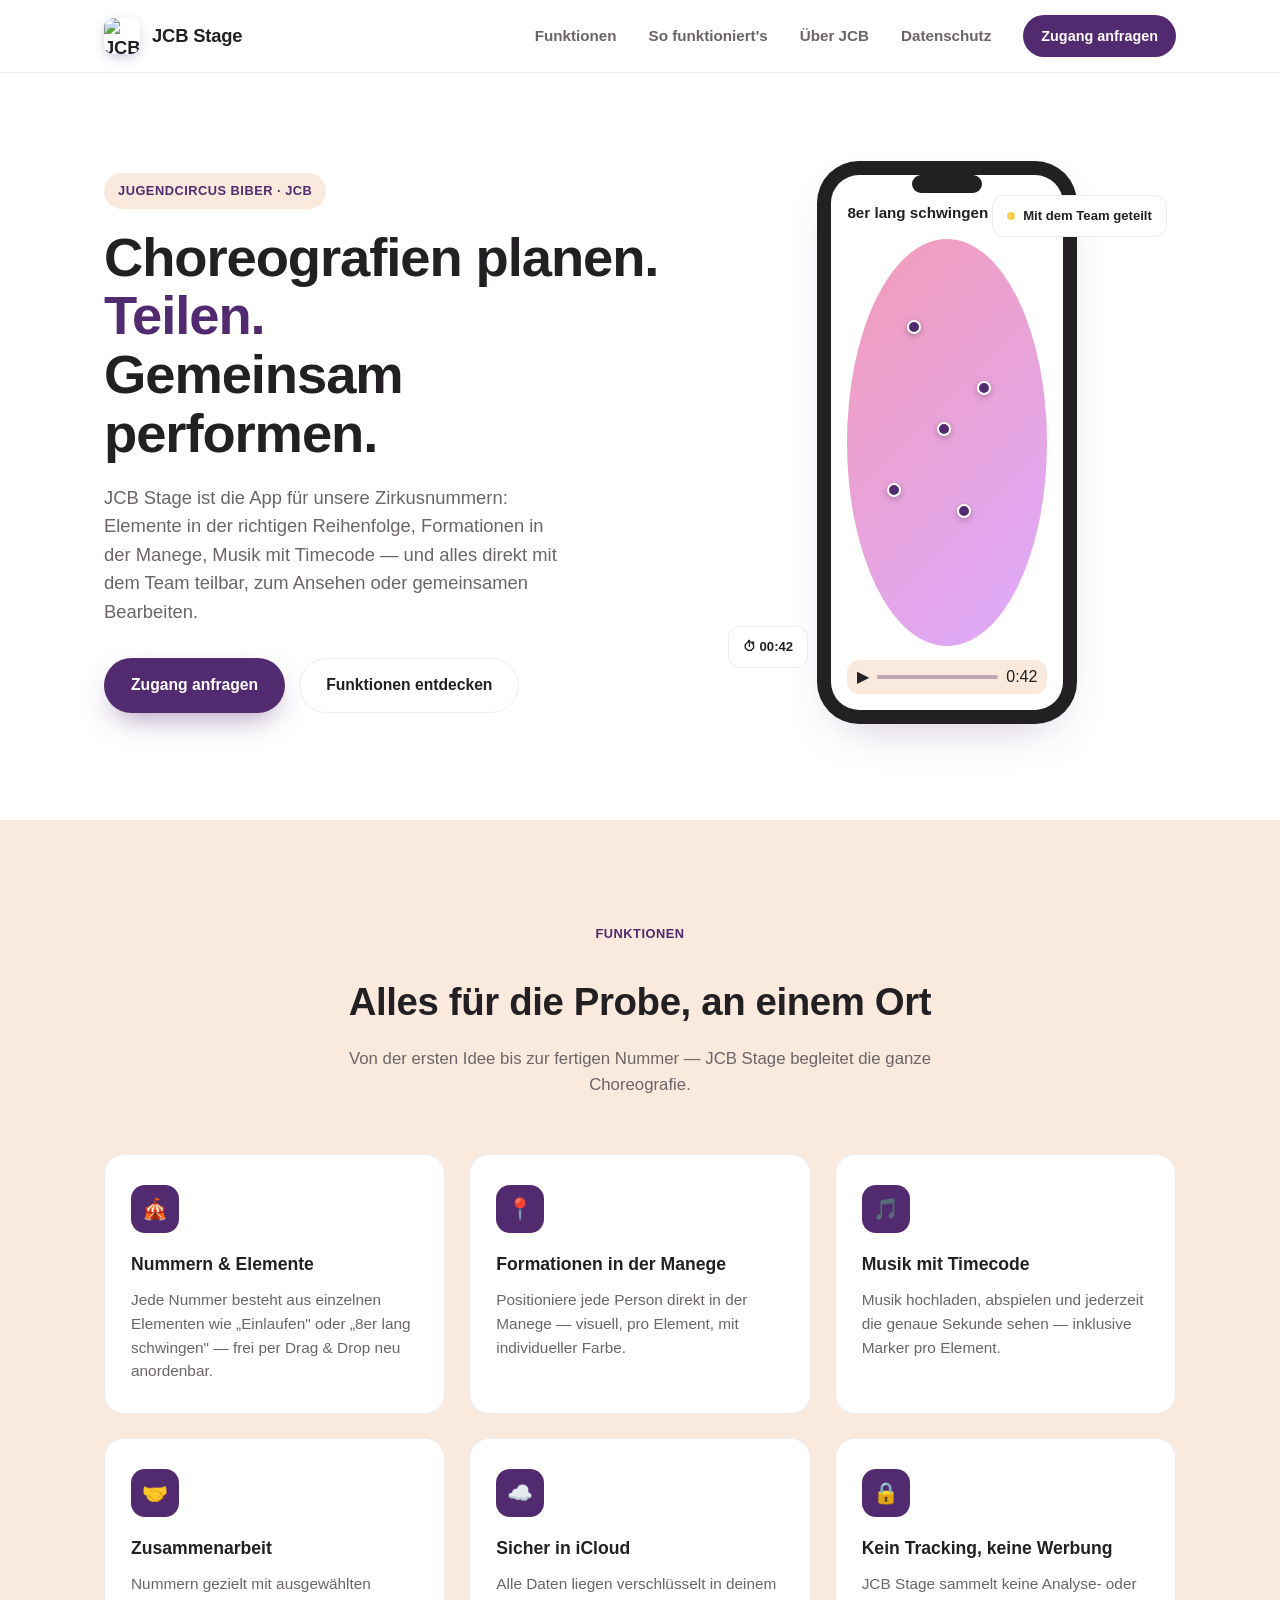
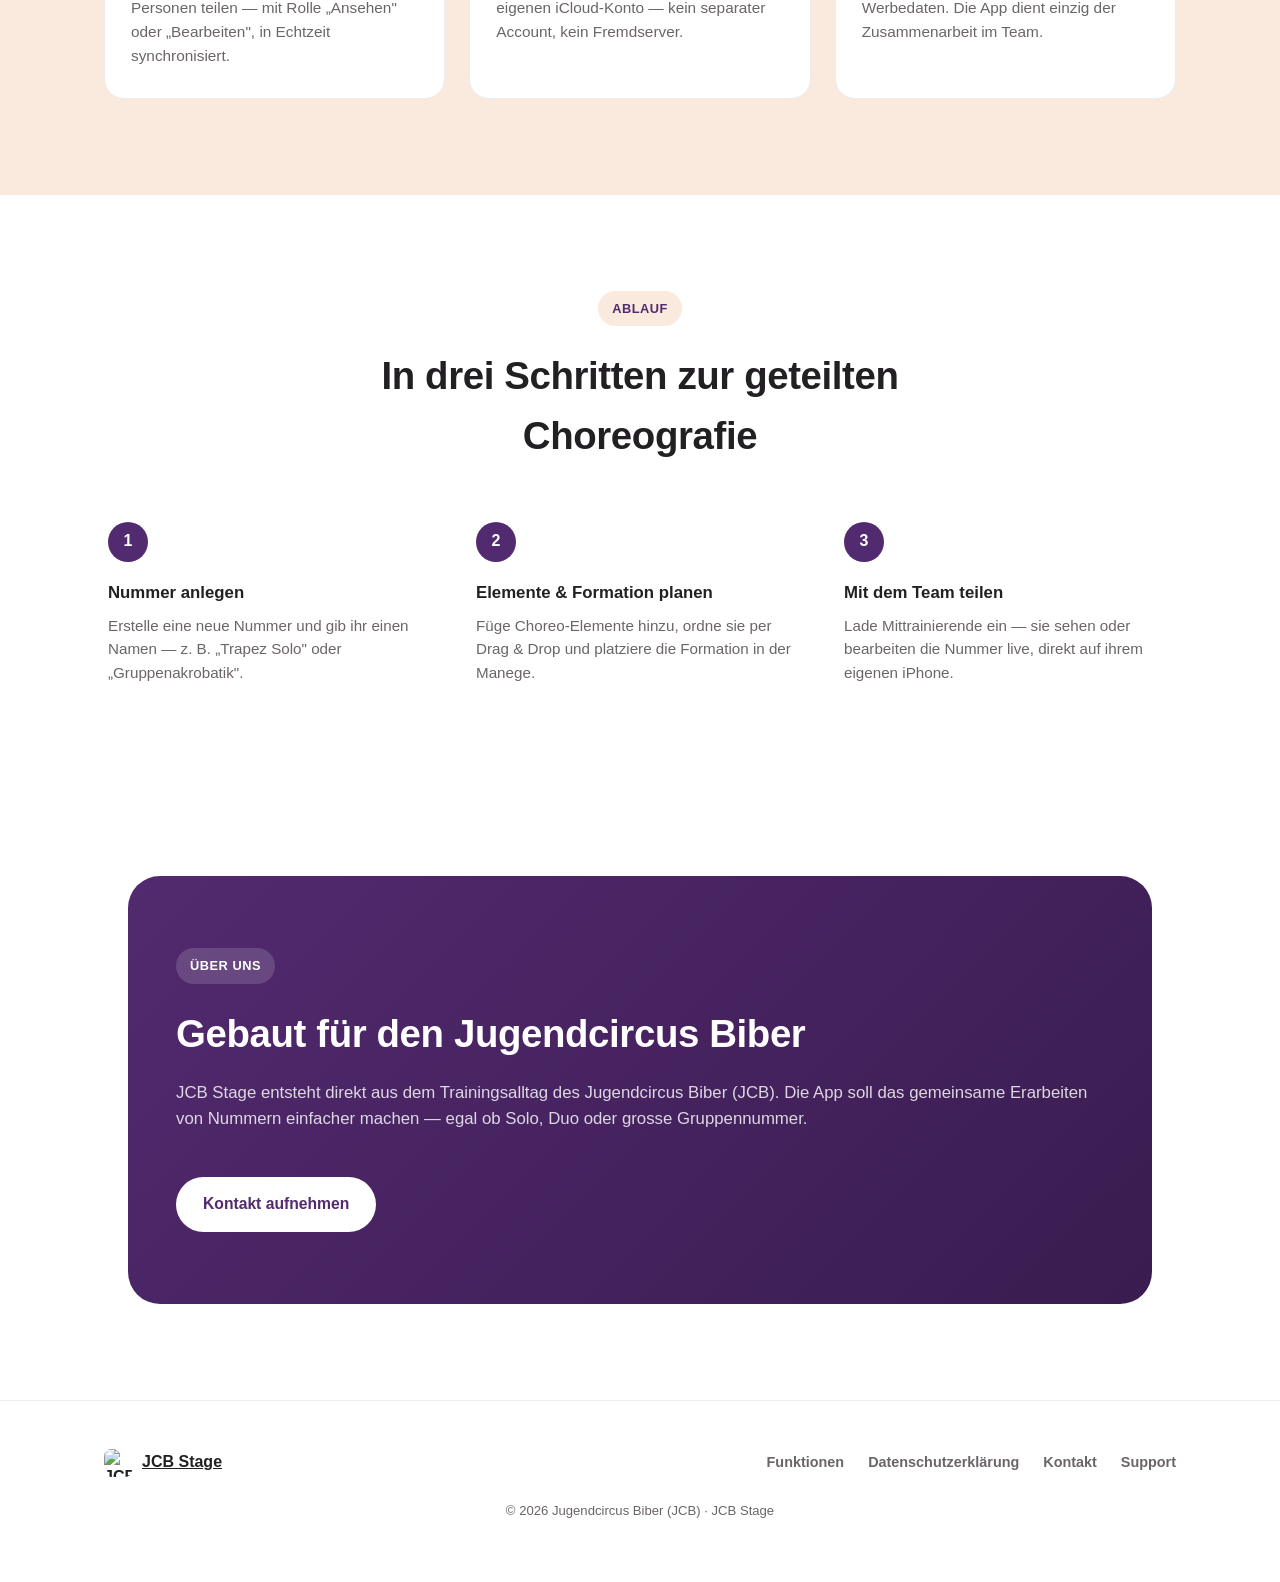
==== index.html @ 39d81ed4 "Add files via upload" ====
<!DOCTYPE html>
<html lang="de">
<head>
<meta charset="UTF-8">
<meta name="viewport" content="width=device-width, initial-scale=1.0">
<title>JCB Stage — Choreografie-App für den Jugendcircus Biber</title>
<meta name="description" content="JCB Stage ist die Choreografie-App des Jugendcircus Biber: Nummern planen, Formationen visualisieren, Musik synchronisieren und gemeinsam mit dem Team bearbeiten — direkt auf dem iPhone.">

<link rel="icon" type="image/svg+xml" href="assets/favicon.svg">
<link rel="icon" type="image/png" sizes="32x32" href="assets/favicon-32.png">
<link rel="icon" type="image/png" sizes="16x16" href="assets/favicon-16.png">
<link rel="apple-touch-icon" sizes="180x180" href="assets/apple-touch-icon.png">
<link rel="icon" type="image/png" sizes="192x192" href="assets/favicon-192.png">
<meta name="theme-color" content="#522A6F">

<meta property="og:title" content="JCB Stage — Choreografie-App für den Jugendcircus Biber">
<meta property="og:description" content="Nummern planen, Formationen visualisieren, Musik synchronisieren und gemeinsam bearbeiten.">
<meta property="og:image" content="https://jcb-stage.com/assets/icon-512.png">
<meta property="og:type" content="website">
<meta property="og:url" content="https://jcb-stage.com/">

<link rel="stylesheet" href="style.css">
</head>
<body>

<header class="site-header">
  <div class="container">
    <a href="/" class="brand">
      <img src="assets/icon-header.png" alt="JCB Stage App-Icon">
      JCB Stage
    </a>

    <button class="nav-toggle" id="navToggle" aria-label="Menü öffnen" aria-expanded="false">
      <span></span>
    </button>

    <ul class="nav-links" id="navLinks">
      <li><a href="#features">Funktionen</a></li>
      <li><a href="#ablauf">So funktioniert's</a></li>
      <li><a href="#ueber">Über JCB</a></li>
      <li><a href="datenschutz.html">Datenschutz</a></li>
      <li><a class="nav-cta" href="mailto:app@jcb-stage.com">Zugang anfragen</a></li>
    </ul>
  </div>
</header>

<main>
  <!-- ================= HERO ================= -->
  <section class="hero">
    <div class="container">
      <div class="hero-copy">
        <span class="eyebrow">Jugendcircus Biber · JCB</span>
        <h1>Choreografien planen. <span class="accent-word">Teilen.</span><br>Gemeinsam performen.</h1>
        <p class="lead">
          JCB Stage ist die App für unsere Zirkusnummern: Elemente in der richtigen Reihenfolge,
          Formationen in der Manege, Musik mit Timecode — und alles direkt mit dem Team teilbar,
          zum Ansehen oder gemeinsamen Bearbeiten.
        </p>
        <div class="button-row">
          <a class="btn btn-primary" href="mailto:app@jcb-stage.com">Zugang anfragen</a>
          <a class="btn btn-secondary" href="#features">Funktionen entdecken</a>
        </div>
      </div>

      <div class="hero-visual">
        <div class="float-badge badge-share">
          <span class="dot-icon"></span> Mit dem Team geteilt
        </div>
        <div class="float-badge badge-time">
          ⏱ 00:42
        </div>
        <div class="phone">
          <div class="phone-screen">
            <div class="phone-title">8er lang schwingen</div>
            <div class="manege">
              <div class="dot" style="top: 20%; left: 30%;"></div>
              <div class="dot" style="top: 35%; left: 65%;"></div>
              <div class="dot" style="top: 60%; left: 20%;"></div>
              <div class="dot" style="top: 65%; left: 55%;"></div>
              <div class="dot" style="top: 45%; left: 45%;"></div>
            </div>
            <div class="phone-track">
              <span>▶︎</span>
              <span class="bar"></span>
              <span>0:42</span>
            </div>
          </div>
        </div>
      </div>
    </div>
  </section>

  <!-- ================= FEATURES ================= -->
  <section class="features" id="features">
    <div class="container">
      <div class="section-head">
        <span class="eyebrow">Funktionen</span>
        <h2>Alles für die Probe, an einem Ort</h2>
        <p>Von der ersten Idee bis zur fertigen Nummer — JCB Stage begleitet die ganze Choreografie.</p>
      </div>

      <div class="feature-grid">
        <div class="feature-card">
          <div class="feature-icon">🎪</div>
          <h3>Nummern &amp; Elemente</h3>
          <p>Jede Nummer besteht aus einzelnen Elementen wie „Einlaufen&quot; oder „8er lang schwingen&quot; — frei per Drag &amp; Drop neu anordenbar.</p>
        </div>
        <div class="feature-card">
          <div class="feature-icon">📍</div>
          <h3>Formationen in der Manege</h3>
          <p>Positioniere jede Person direkt in der Manege — visuell, pro Element, mit individueller Farbe.</p>
        </div>
        <div class="feature-card">
          <div class="feature-icon">🎵</div>
          <h3>Musik mit Timecode</h3>
          <p>Musik hochladen, abspielen und jederzeit die genaue Sekunde sehen — inklusive Marker pro Element.</p>
        </div>
        <div class="feature-card">
          <div class="feature-icon">🤝</div>
          <h3>Zusammenarbeit</h3>
          <p>Nummern gezielt mit ausgewählten Personen teilen — mit Rolle „Ansehen&quot; oder „Bearbeiten&quot;, in Echtzeit synchronisiert.</p>
        </div>
        <div class="feature-card">
          <div class="feature-icon">☁️</div>
          <h3>Sicher in iCloud</h3>
          <p>Alle Daten liegen verschlüsselt in deinem eigenen iCloud-Konto — kein separater Account, kein Fremdserver.</p>
        </div>
        <div class="feature-card">
          <div class="feature-icon">🔒</div>
          <h3>Kein Tracking, keine Werbung</h3>
          <p>JCB Stage sammelt keine Analyse- oder Werbedaten. Die App dient einzig der Zusammenarbeit im Team.</p>
        </div>
      </div>
    </div>
  </section>

  <!-- ================= HOW IT WORKS ================= -->
  <section id="ablauf">
    <div class="container">
      <div class="section-head">
        <span class="eyebrow">Ablauf</span>
        <h2>In drei Schritten zur geteilten Choreografie</h2>
      </div>

      <div class="steps">
        <div class="step">
          <span class="num">1</span>
          <h3>Nummer anlegen</h3>
          <p>Erstelle eine neue Nummer und gib ihr einen Namen — z. B. „Trapez Solo&quot; oder „Gruppenakrobatik&quot;.</p>
        </div>
        <div class="step">
          <span class="num">2</span>
          <h3>Elemente &amp; Formation planen</h3>
          <p>Füge Choreo-Elemente hinzu, ordne sie per Drag &amp; Drop und platziere die Formation in der Manege.</p>
        </div>
        <div class="step">
          <span class="num">3</span>
          <h3>Mit dem Team teilen</h3>
          <p>Lade Mittrainierende ein — sie sehen oder bearbeiten die Nummer live, direkt auf ihrem eigenen iPhone.</p>
        </div>
      </div>
    </div>
  </section>

  <!-- ================= ABOUT ================= -->
  <section id="ueber">
    <div class="container">
      <div class="about">
        <span class="eyebrow" style="background: rgba(255,255,255,0.15); color: #fff;">Über uns</span>
        <h2>Gebaut für den Jugendcircus Biber</h2>
        <p>
          JCB Stage entsteht direkt aus dem Trainingsalltag des Jugendcircus Biber (JCB).
          Die App soll das gemeinsame Erarbeiten von Nummern einfacher machen — egal ob Solo,
          Duo oder grosse Gruppennummer.
        </p>
        <a class="btn btn-primary" href="mailto:info@jcb-stage.com">Kontakt aufnehmen</a>
      </div>
    </div>
  </section>
</main>

<footer class="site-footer">
  <div class="container">
    <div class="footer-grid">
      <a href="/" class="footer-brand">
        <img src="assets/icon-header.png" alt="JCB Stage App-Icon">
        JCB Stage
      </a>
      <ul class="footer-links">
        <li><a href="#features">Funktionen</a></li>
        <li><a href="datenschutz.html">Datenschutzerklärung</a></li>
        <li><a href="mailto:info@jcb-stage.com">Kontakt</a></li>
        <li><a href="mailto:support@jcb-stage.com">Support</a></li>
      </ul>
    </div>
    <p class="footer-note">© <span id="year"></span> Jugendcircus Biber (JCB) · JCB Stage</p>
  </div>
</footer>

<script>
  document.getElementById('year').textContent = new Date().getFullYear();
  const navToggle = document.getElementById('navToggle');
  const navLinks = document.getElementById('navLinks');
  navToggle.addEventListener('click', () => {
    const open = navLinks.classList.toggle('open');
    navToggle.setAttribute('aria-expanded', open);
  });
  navLinks.querySelectorAll('a').forEach(a => a.addEventListener('click', () => {
    navLinks.classList.remove('open');
    navToggle.setAttribute('aria-expanded', 'false');
  }));
</script>

</body>
</html>
---- style.css ----
/* ==========================================================================
   JCB Stage — Website Stylesheet
   Brand palette taken 1:1 from the app (BrandColor.swift):
   Purple Seduction / Testosterose / Rosarian / Harmonious Rose / Solarized / Wet Charcoal
   ========================================================================== */

:root {
  --purple-seduction: #522A6F;
  --testosterose: #DDAAFF;
  --rosarian: #FAEADD;
  --harmonious-rose: #F29CB7;
  --solarized: #FBCF4F;
  --wet-charcoal: #222023;

  --bg: #FFFFFF;
  --bg-soft: var(--rosarian);
  --text: var(--wet-charcoal);
  --text-muted: #6b6469;
  --accent: var(--purple-seduction);
  --accent-contrast: #FFFFFF;
  --card-bg: #FFFFFF;
  --border: rgba(34, 32, 35, 0.08);
  --shadow: 0 20px 50px -25px rgba(82, 42, 111, 0.35);

  --radius-sm: 12px;
  --radius-md: 20px;
  --radius-lg: 32px;

  --font: -apple-system, BlinkMacSystemFont, "SF Pro Text", "Segoe UI", Roboto, Helvetica, Arial, sans-serif;

  --container: 1120px;
}

@media (prefers-color-scheme: dark) {
  :root {
    --bg: #17151A;
    --bg-soft: #201C26;
    --text: #F5F1F7;
    --text-muted: #B8AFC0;
    --accent: var(--testosterose);
    --accent-contrast: #2B1740;
    --card-bg: #211D28;
    --border: rgba(255, 255, 255, 0.08);
    --shadow: 0 20px 50px -25px rgba(0, 0, 0, 0.6);
  }
}

* { box-sizing: border-box; }

html {
  scroll-behavior: smooth;
}

body {
  margin: 0;
  font-family: var(--font);
  background: var(--bg);
  color: var(--text);
  -webkit-font-smoothing: antialiased;
  line-height: 1.55;
}

img { max-width: 100%; display: block; }

a { color: inherit; }

.container {
  width: 100%;
  max-width: var(--container);
  margin: 0 auto;
  padding: 0 24px;
}

/* ---------------- Header ---------------- */

.site-header {
  position: sticky;
  top: 0;
  z-index: 50;
  background: color-mix(in srgb, var(--bg) 88%, transparent);
  backdrop-filter: saturate(180%) blur(14px);
  -webkit-backdrop-filter: saturate(180%) blur(14px);
  border-bottom: 1px solid var(--border);
}

.site-header .container {
  display: flex;
  align-items: center;
  justify-content: space-between;
  height: 72px;
}

.brand {
  display: flex;
  align-items: center;
  gap: 12px;
  font-weight: 800;
  font-size: 1.15rem;
  letter-spacing: -0.01em;
  text-decoration: none;
  color: var(--text);
}

.brand img {
  width: 36px;
  height: 36px;
  border-radius: 9px;
  box-shadow: 0 4px 14px -4px rgba(82, 42, 111, 0.45);
}

.nav-links {
  display: flex;
  align-items: center;
  gap: 32px;
  list-style: none;
  margin: 0;
  padding: 0;
}

.nav-links a {
  text-decoration: none;
  color: var(--text-muted);
  font-weight: 600;
  font-size: 0.95rem;
  transition: color 0.2s ease;
}

.nav-links a:hover { color: var(--accent); }

.nav-cta {
  display: inline-flex;
  align-items: center;
  gap: 8px;
  background: var(--accent);
  color: var(--accent-contrast) !important;
  padding: 10px 18px;
  border-radius: 999px;
  font-weight: 700 !important;
  font-size: 0.9rem !important;
}

.nav-toggle {
  display: none;
  background: none;
  border: none;
  padding: 8px;
  cursor: pointer;
}

.nav-toggle span,
.nav-toggle span::before,
.nav-toggle span::after {
  content: "";
  display: block;
  width: 22px;
  height: 2px;
  background: var(--text);
  position: relative;
  transition: 0.2s;
}

.nav-toggle span::before { position: absolute; top: -7px; width: 22px; }
.nav-toggle span::after { position: absolute; top: 7px; width: 22px; }

/* ---------------- Hero ---------------- */

.hero {
  padding: 88px 0 96px;
  overflow: hidden;
}

.hero .container {
  display: grid;
  grid-template-columns: 1.1fr 0.9fr;
  gap: 56px;
  align-items: center;
}

.eyebrow {
  display: inline-flex;
  align-items: center;
  gap: 8px;
  background: var(--bg-soft);
  color: var(--accent);
  font-weight: 700;
  font-size: 0.8rem;
  letter-spacing: 0.04em;
  text-transform: uppercase;
  padding: 8px 14px;
  border-radius: 999px;
  margin-bottom: 20px;
}

h1 {
  font-size: clamp(2.2rem, 4.5vw, 3.4rem);
  line-height: 1.08;
  letter-spacing: -0.02em;
  margin: 0 0 20px;
  font-weight: 800;
}

h1 .accent-word {
  color: var(--accent);
}

.hero p.lead {
  font-size: 1.15rem;
  color: var(--text-muted);
  max-width: 46ch;
  margin: 0 0 32px;
}

.button-row {
  display: flex;
  flex-wrap: wrap;
  gap: 14px;
}

.btn {
  display: inline-flex;
  align-items: center;
  gap: 10px;
  padding: 14px 26px;
  border-radius: 999px;
  font-weight: 700;
  font-size: 0.98rem;
  text-decoration: none;
  transition: transform 0.15s ease, box-shadow 0.15s ease;
  border: 1px solid transparent;
}

.btn:hover { transform: translateY(-2px); }

.btn-primary {
  background: var(--accent);
  color: var(--accent-contrast);
  box-shadow: 0 12px 30px -10px rgba(82, 42, 111, 0.55);
}

.btn-secondary {
  background: transparent;
  color: var(--text);
  border-color: var(--border);
}

.btn-secondary:hover { border-color: var(--accent); color: var(--accent); }

/* ---- Hero visual: stylised phone with a "Manege" formation ---- */

.hero-visual {
  position: relative;
  display: flex;
  justify-content: center;
}

.phone {
  width: 260px;
  aspect-ratio: 9 / 19.5;
  background: var(--wet-charcoal);
  border-radius: 42px;
  padding: 14px;
  box-shadow: var(--shadow);
  position: relative;
}

.phone::before {
  content: "";
  position: absolute;
  top: 14px;
  left: 50%;
  transform: translateX(-50%);
  width: 70px;
  height: 18px;
  background: var(--wet-charcoal);
  border-radius: 12px;
  z-index: 2;
}

.phone-screen {
  width: 100%;
  height: 100%;
  background: var(--bg);
  border-radius: 28px;
  overflow: hidden;
  display: flex;
  flex-direction: column;
  padding: 26px 16px 16px;
}

.phone-title {
  font-weight: 800;
  font-size: 0.95rem;
  margin-bottom: 14px;
}

.manege {
  flex: 1;
  border-radius: 50%;
  background: linear-gradient(135deg, var(--harmonious-rose), var(--testosterose));
  position: relative;
  margin-bottom: 14px;
}

.dot {
  position: absolute;
  width: 14px;
  height: 14px;
  border-radius: 50%;
  background: var(--purple-seduction);
  border: 2px solid #fff;
  box-shadow: 0 2px 6px rgba(0,0,0,0.25);
}

.phone-track {
  height: 34px;
  border-radius: 12px;
  background: var(--bg-soft);
  display: flex;
  align-items: center;
  gap: 8px;
  padding: 0 10px;
}

.phone-track .bar {
  flex: 1;
  height: 4px;
  border-radius: 2px;
  background: var(--accent);
  opacity: 0.35;
}

.phone-track .bar::after {
  content: "";
  display: block;
  width: 45%;
  height: 100%;
  background: var(--accent);
  border-radius: 2px;
}

.float-badge {
  position: absolute;
  z-index: 5;
  background: var(--card-bg);
  border: 1px solid var(--border);
  box-shadow: var(--shadow);
  border-radius: var(--radius-sm);
  padding: 10px 14px;
  font-size: 0.82rem;
  font-weight: 700;
  white-space: nowrap;
  display: flex;
  align-items: center;
  gap: 8px;
}

.float-badge .dot-icon {
  width: 8px;
  height: 8px;
  border-radius: 50%;
  background: var(--solarized);
  flex-shrink: 0;
}

.badge-share { top: 6%; right: 2%; }
.badge-time { bottom: 10%; left: 2%; }

/* ---------------- Sections ---------------- */

section { padding: 96px 0; }

.section-head {
  text-align: center;
  max-width: 640px;
  margin: 0 auto 56px;
}

.section-head .eyebrow { margin-left: auto; margin-right: auto; }

h2 {
  font-size: clamp(1.8rem, 3vw, 2.4rem);
  letter-spacing: -0.01em;
  margin: 0 0 14px;
  font-weight: 800;
}

.section-head p {
  color: var(--text-muted);
  font-size: 1.05rem;
  margin: 0;
}

.features {
  background: var(--bg-soft);
}

.feature-grid {
  display: grid;
  grid-template-columns: repeat(3, 1fr);
  gap: 24px;
}

.feature-card {
  background: var(--card-bg);
  border: 1px solid var(--border);
  border-radius: var(--radius-md);
  padding: 30px 26px;
}

.feature-icon {
  width: 48px;
  height: 48px;
  border-radius: 14px;
  background: var(--accent);
  color: var(--accent-contrast);
  display: flex;
  align-items: center;
  justify-content: center;
  font-size: 1.3rem;
  margin-bottom: 18px;
}

.feature-card h3 {
  margin: 0 0 10px;
  font-size: 1.1rem;
  font-weight: 800;
}

.feature-card p {
  margin: 0;
  color: var(--text-muted);
  font-size: 0.96rem;
}

/* ---- Steps ---- */

.steps {
  display: grid;
  grid-template-columns: repeat(3, 1fr);
  gap: 32px;
  counter-reset: step;
}

.step {
  position: relative;
  padding-left: 4px;
}

.step .num {
  display: inline-flex;
  align-items: center;
  justify-content: center;
  width: 40px;
  height: 40px;
  border-radius: 50%;
  background: var(--accent);
  color: var(--accent-contrast);
  font-weight: 800;
  margin-bottom: 18px;
}

.step h3 {
  font-size: 1.05rem;
  margin: 0 0 8px;
  font-weight: 800;
}

.step p {
  color: var(--text-muted);
  margin: 0;
  font-size: 0.95rem;
}

/* ---- About / for whom ---- */

.about {
  background: linear-gradient(135deg, var(--purple-seduction), #3a1c50);
  color: #fff;
  border-radius: var(--radius-lg);
  margin: 0 24px;
  padding: 72px 48px;
}

.about .container {
  max-width: 760px;
  padding: 0;
  margin: 0 auto;
  text-align: center;
}

.about h2 { color: #fff; }
.about p { color: rgba(255,255,255,0.82); font-size: 1.05rem; }

.about .btn-primary {
  background: #fff;
  color: var(--purple-seduction);
  margin-top: 28px;
  box-shadow: none;
}

/* ---------------- Footer ---------------- */

.site-footer {
  border-top: 1px solid var(--border);
  padding: 48px 0;
}

.footer-grid {
  display: flex;
  justify-content: space-between;
  align-items: center;
  flex-wrap: wrap;
  gap: 20px;
}

.footer-brand {
  display: flex;
  align-items: center;
  gap: 10px;
  font-weight: 800;
}

.footer-brand img { width: 28px; height: 28px; border-radius: 7px; }

.footer-links {
  display: flex;
  gap: 24px;
  list-style: none;
  margin: 0;
  padding: 0;
  flex-wrap: wrap;
}

.footer-links a {
  text-decoration: none;
  color: var(--text-muted);
  font-size: 0.9rem;
  font-weight: 600;
}

.footer-links a:hover { color: var(--accent); }

.footer-note {
  color: var(--text-muted);
  font-size: 0.82rem;
  margin-top: 24px;
  text-align: center;
}

/* ---------------- Legal / privacy page ---------------- */

.legal {
  padding: 64px 0 96px;
}

.legal .container {
  max-width: 760px;
}

.legal h1 {
  font-size: clamp(1.8rem, 4vw, 2.4rem);
}

.legal .updated {
  color: var(--text-muted);
  font-size: 0.9rem;
  margin-bottom: 40px;
}

.legal h2 {
  font-size: 1.25rem;
  margin-top: 44px;
  margin-bottom: 12px;
}

.legal h2 .num {
  color: var(--accent);
  margin-right: 8px;
}

.legal p, .legal li {
  color: var(--text-muted);
  font-size: 0.98rem;
}

.legal ul {
  padding-left: 20px;
}

.legal .callout {
  background: var(--bg-soft);
  border-left: 4px solid var(--accent);
  border-radius: 0 var(--radius-sm) var(--radius-sm) 0;
  padding: 18px 22px;
  margin: 24px 0;
}

.legal .callout p { color: var(--text); margin: 0; }

.legal a.mail {
  color: var(--accent);
  font-weight: 700;
  text-decoration: none;
}

.back-link {
  display: inline-flex;
  align-items: center;
  gap: 6px;
  margin-bottom: 32px;
  font-weight: 700;
  font-size: 0.9rem;
  text-decoration: none;
  color: var(--text-muted);
}

.back-link:hover { color: var(--accent); }

/* ---------------- Responsive ---------------- */

@media (max-width: 900px) {
  .hero .container {
    grid-template-columns: 1fr;
  }

  .hero-visual { order: -1; margin-bottom: 12px; }
  .phone { width: 220px; }

  .feature-grid { grid-template-columns: repeat(2, 1fr); }
  .steps { grid-template-columns: 1fr; gap: 40px; }

  .about { padding: 56px 32px; }
}

@media (max-width: 860px) {
  .nav-links {
    position: fixed;
    top: 72px;
    left: 0;
    right: 0;
    background: var(--bg);
    border-bottom: 1px solid var(--border);
    flex-direction: column;
    align-items: flex-start;
    gap: 0;
    padding: 8px 24px 20px;
    display: none;
  }

  .nav-links.open { display: flex; }

  .nav-links li { width: 100%; padding: 12px 0; border-bottom: 1px solid var(--border); }
  .nav-links li:last-child { border-bottom: none; padding-top: 16px; }
  .nav-cta { display: inline-flex; }

  .nav-toggle { display: block; }

  .hero { padding: 48px 0 64px; }
  section { padding: 64px 0; }

  .feature-grid { grid-template-columns: 1fr; }

  .about { margin: 0 16px; padding: 44px 24px; }

  .footer-grid { flex-direction: column; align-items: flex-start; }
}

@media (max-width: 480px) {
  .phone { width: 190px; }
  .badge-share, .badge-time { display: none; }
}
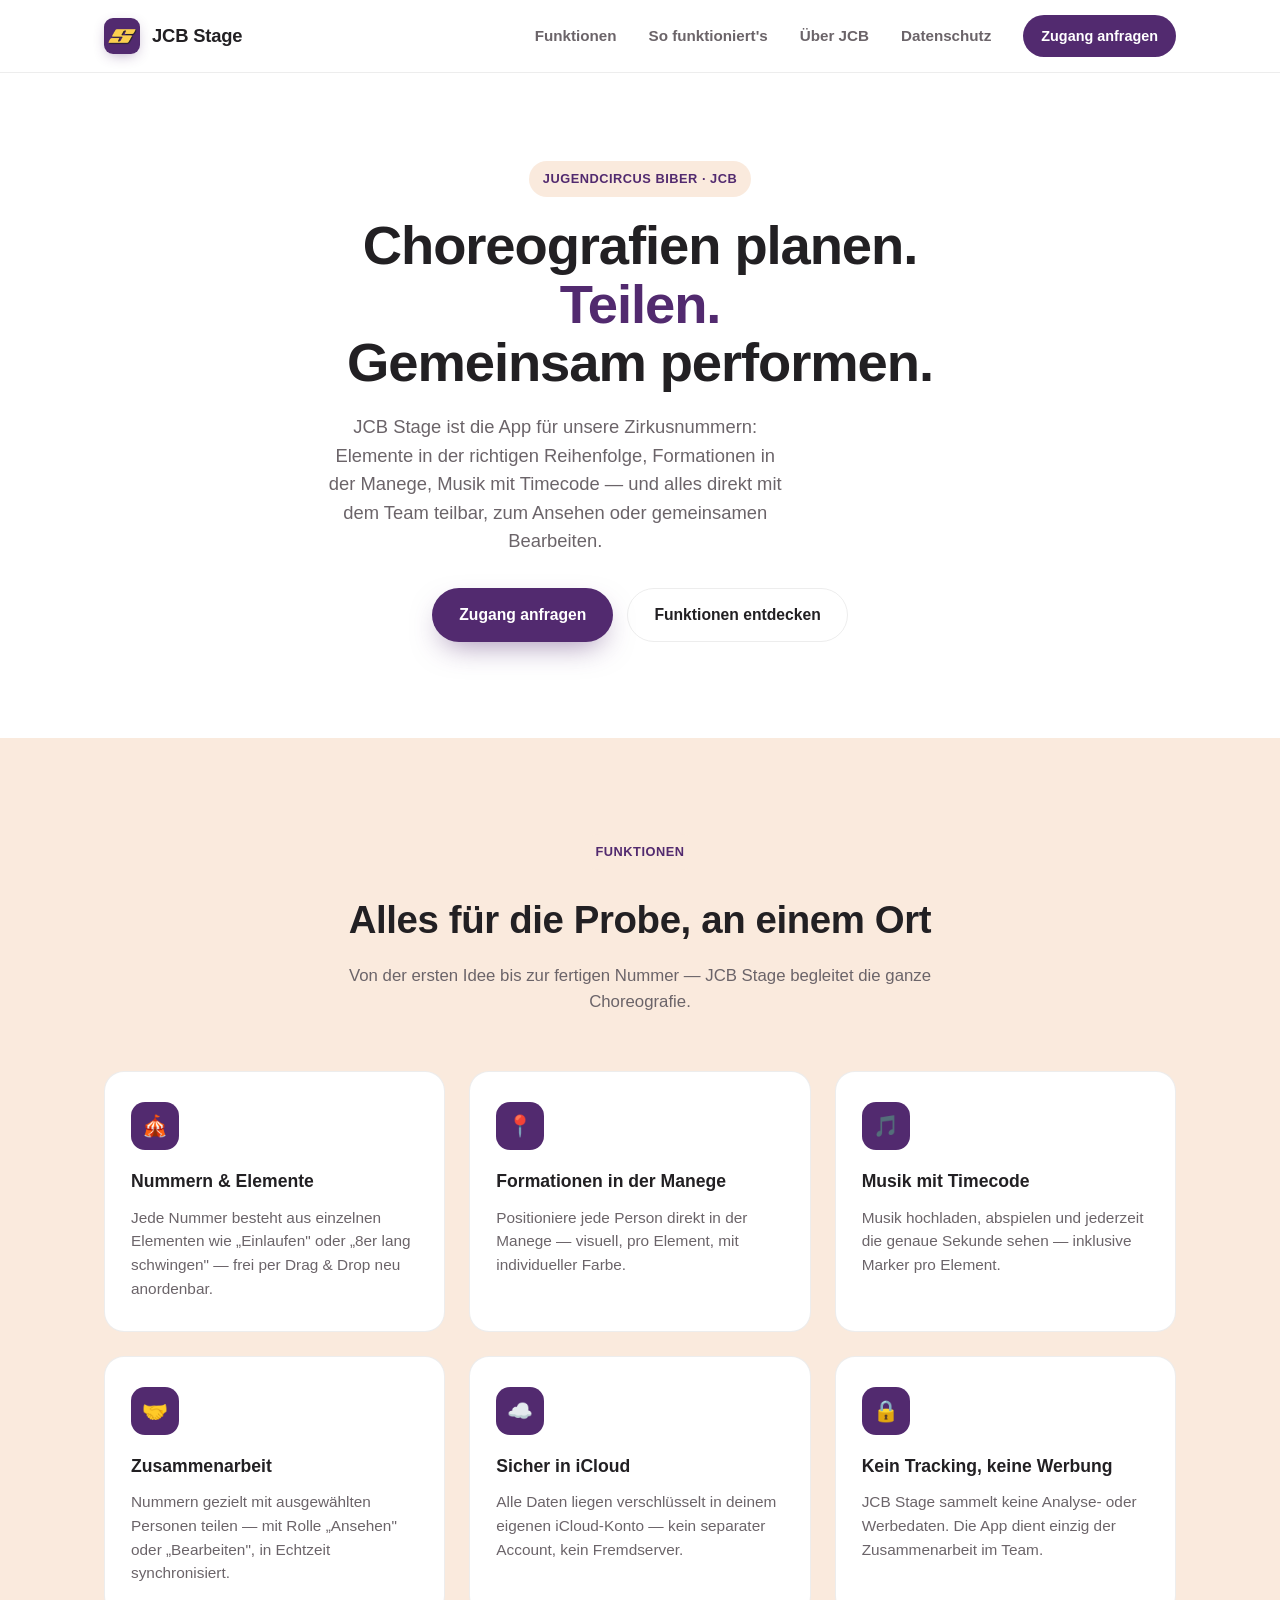
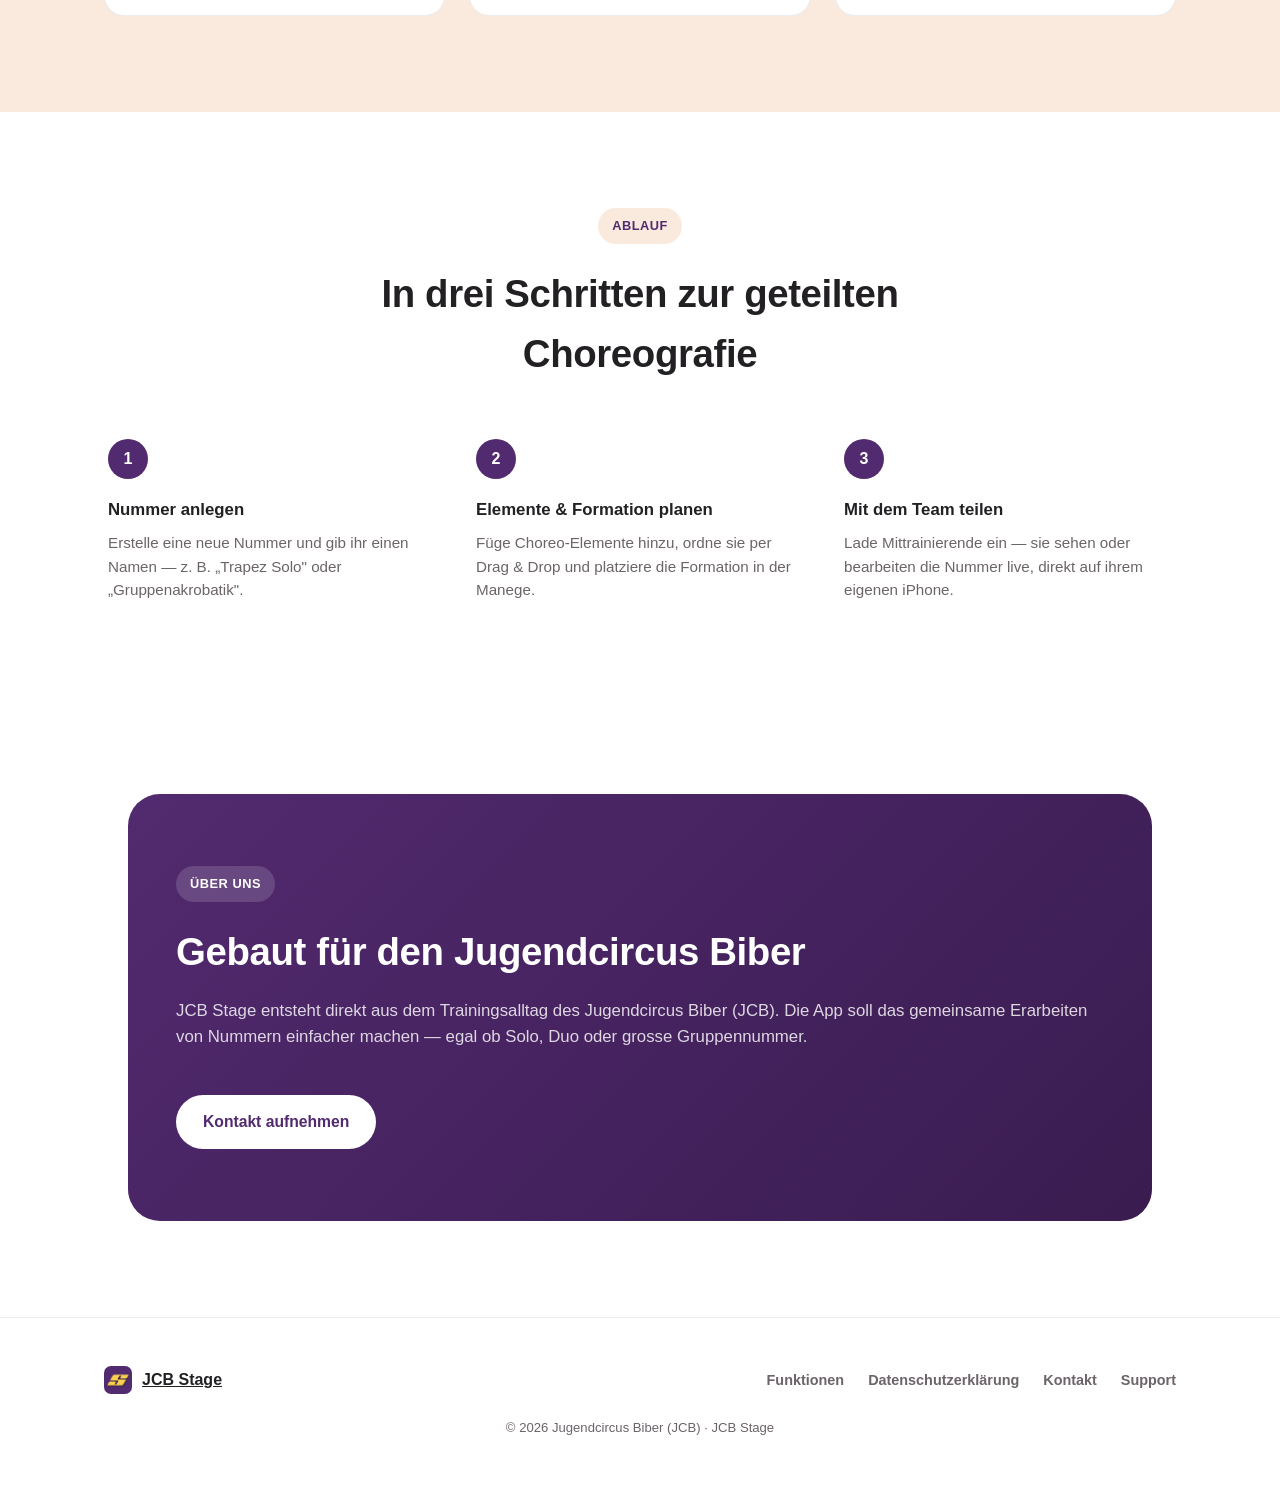
==== commit ba75e020: "Add files via upload" ====
--- a/index.html
+++ b/index.html
@@ -59,32 +59,6 @@
         <div class="button-row">
           <a class="btn btn-primary" href="mailto:app@jcb-stage.com">Zugang anfragen</a>
           <a class="btn btn-secondary" href="#features">Funktionen entdecken</a>
-        </div>
-      </div>
-
-      <div class="hero-visual">
-        <div class="float-badge badge-share">
-          <span class="dot-icon"></span> Mit dem Team geteilt
-        </div>
-        <div class="float-badge badge-time">
-          ⏱ 00:42
-        </div>
-        <div class="phone">
-          <div class="phone-screen">
-            <div class="phone-title">8er lang schwingen</div>
-            <div class="manege">
-              <div class="dot" style="top: 20%; left: 30%;"></div>
-              <div class="dot" style="top: 35%; left: 65%;"></div>
-              <div class="dot" style="top: 60%; left: 20%;"></div>
-              <div class="dot" style="top: 65%; left: 55%;"></div>
-              <div class="dot" style="top: 45%; left: 45%;"></div>
-            </div>
-            <div class="phone-track">
-              <span>▶︎</span>
-              <span class="bar"></span>
-              <span>0:42</span>
-            </div>
-          </div>
         </div>
       </div>
     </div>
--- a/style.css
+++ b/style.css
@@ -170,10 +170,22 @@
 }
 
 .hero .container {
-  display: grid;
-  grid-template-columns: 1.1fr 0.9fr;
-  gap: 56px;
-  align-items: center;
+  display: flex;
+  justify-content: center;
+}
+
+.hero-copy {
+  max-width: 640px;
+  text-align: center;
+}
+
+.hero-copy .lead {
+  margin-left: auto;
+  margin-right: auto;
+}
+
+.hero .button-row {
+  justify-content: center;
 }
 
 .eyebrow {
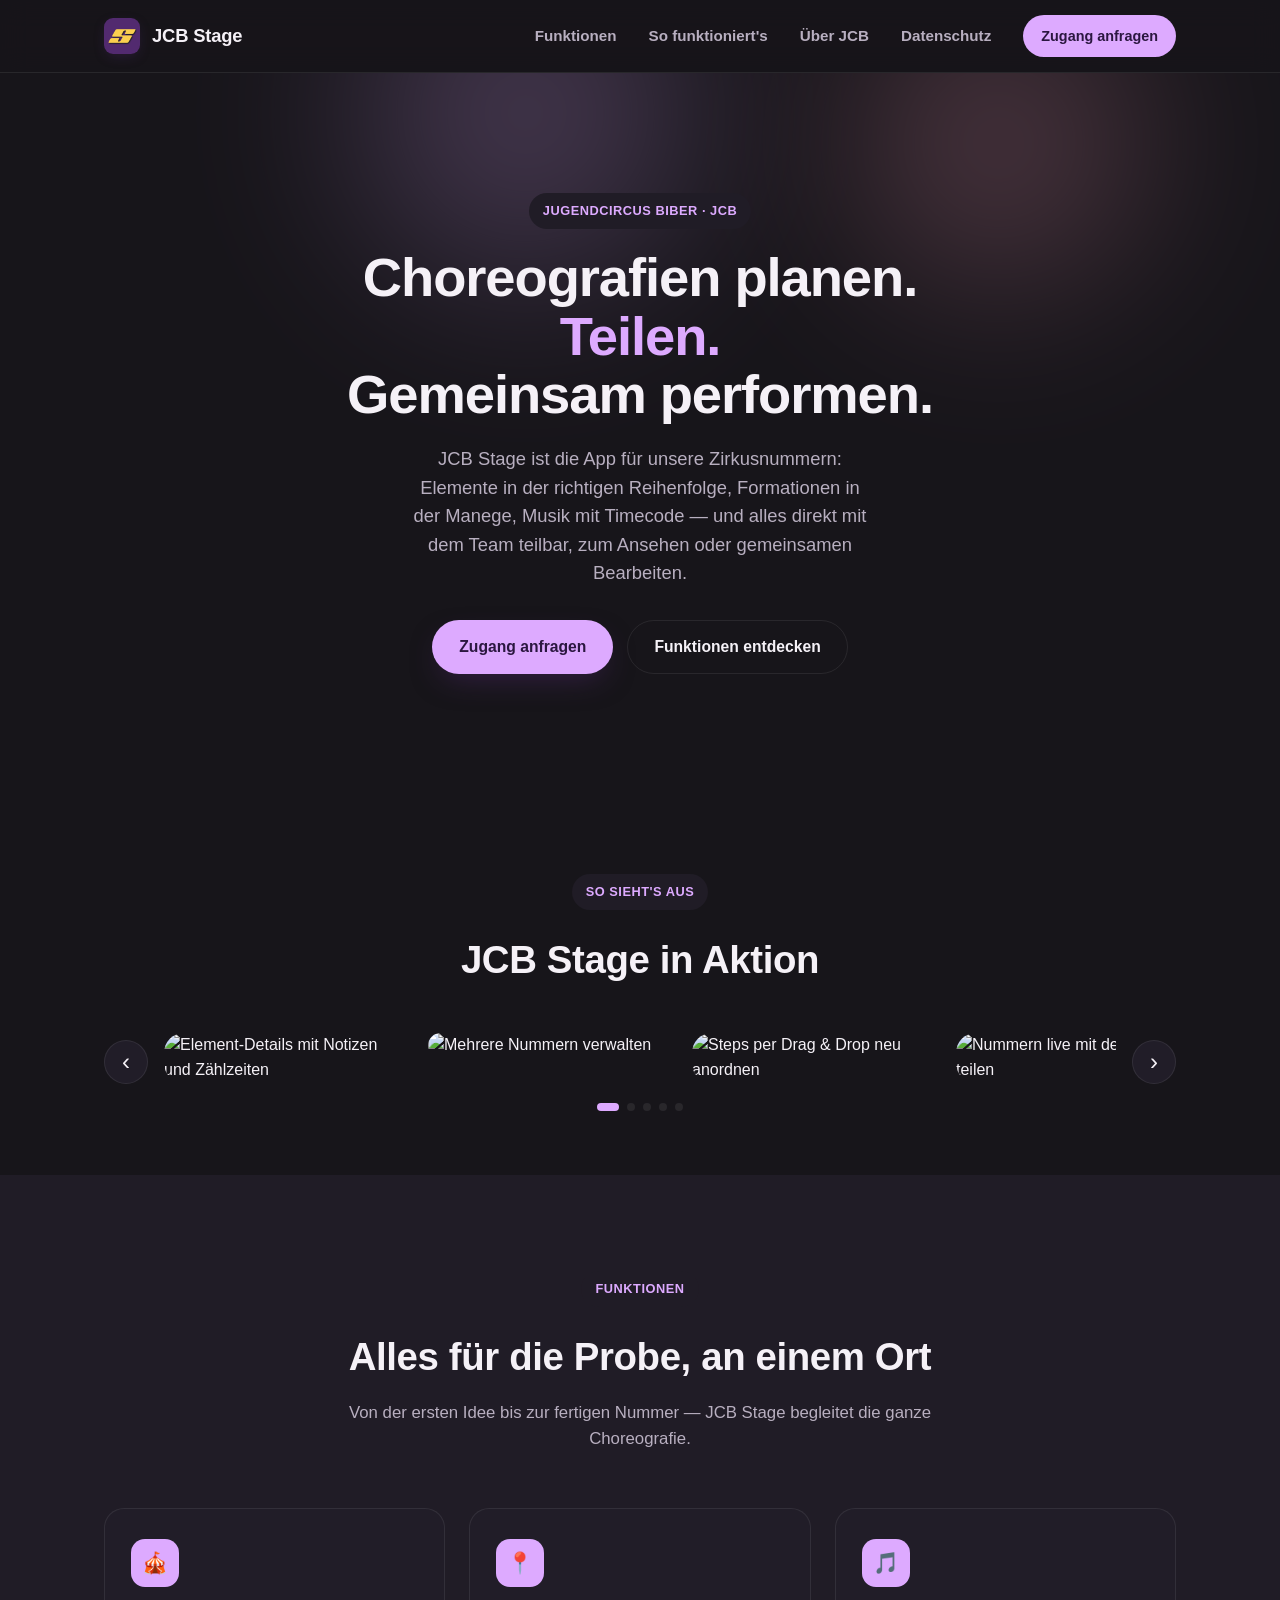
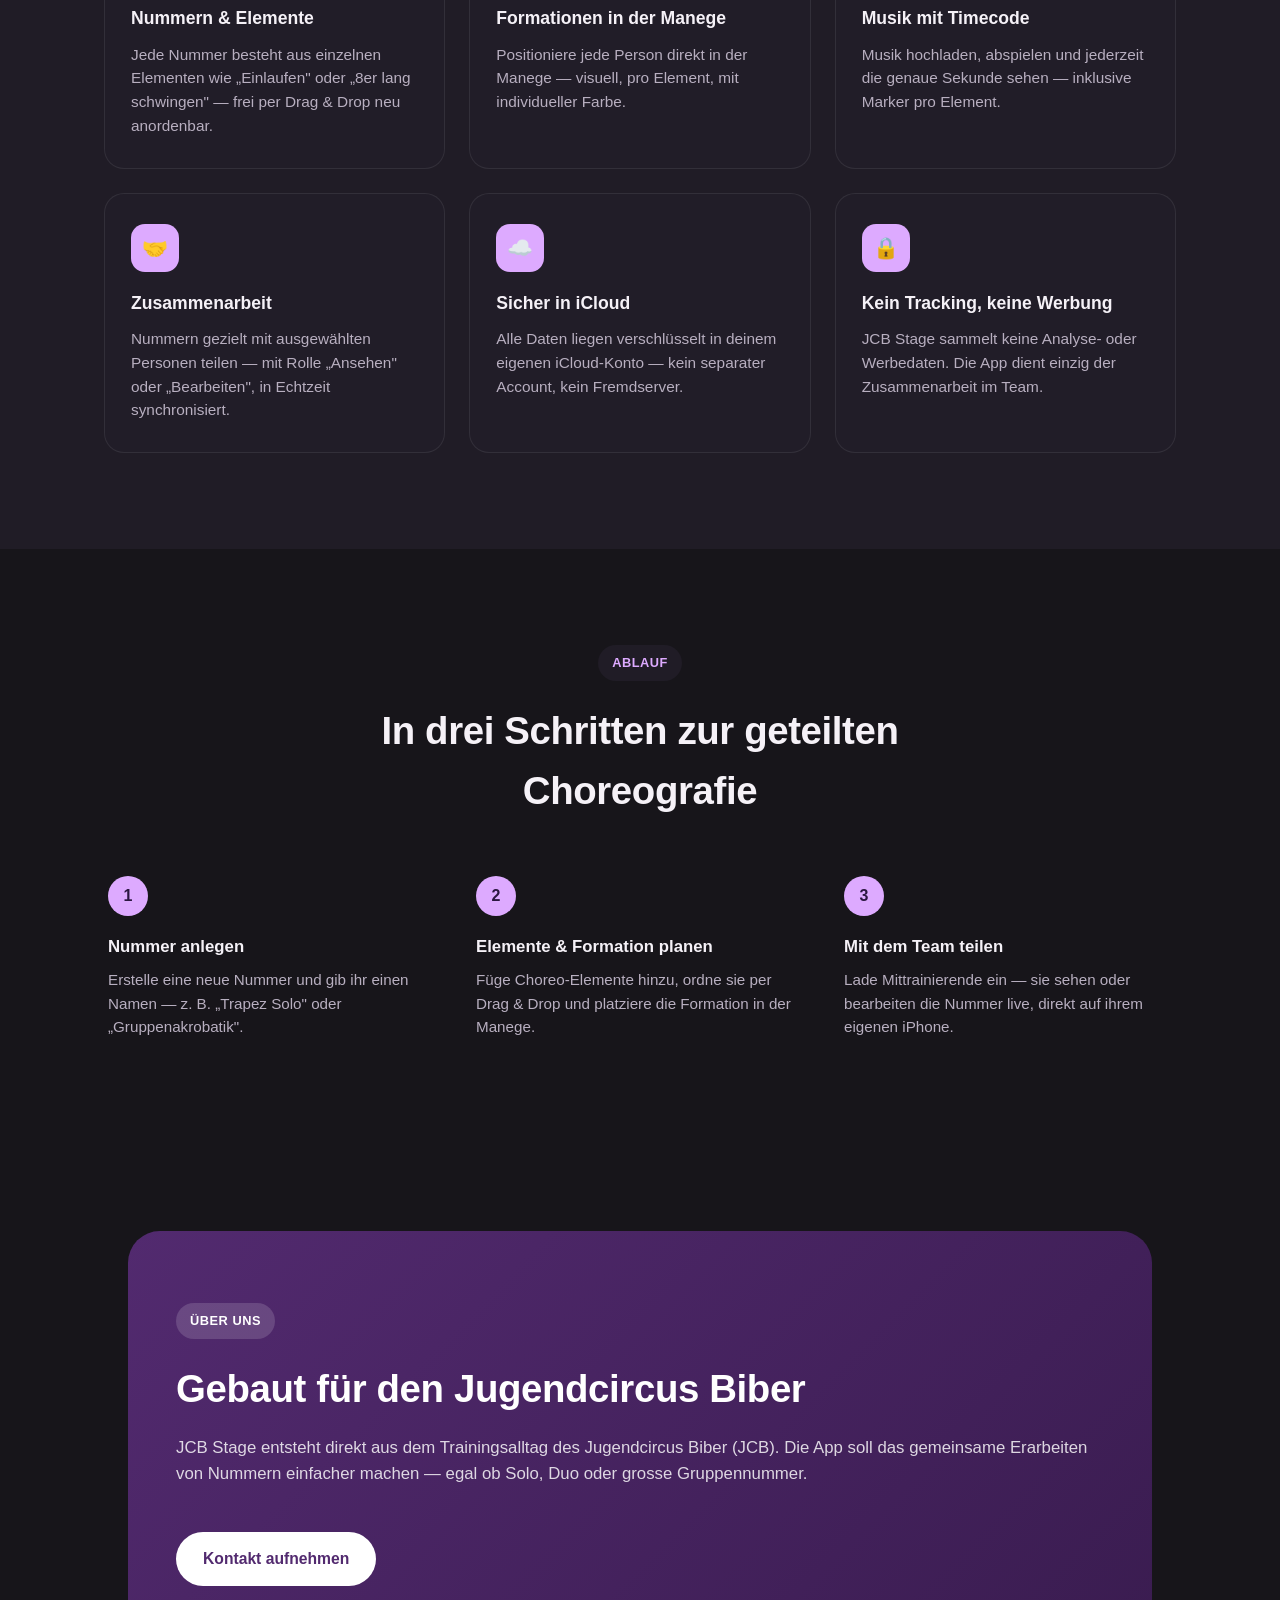
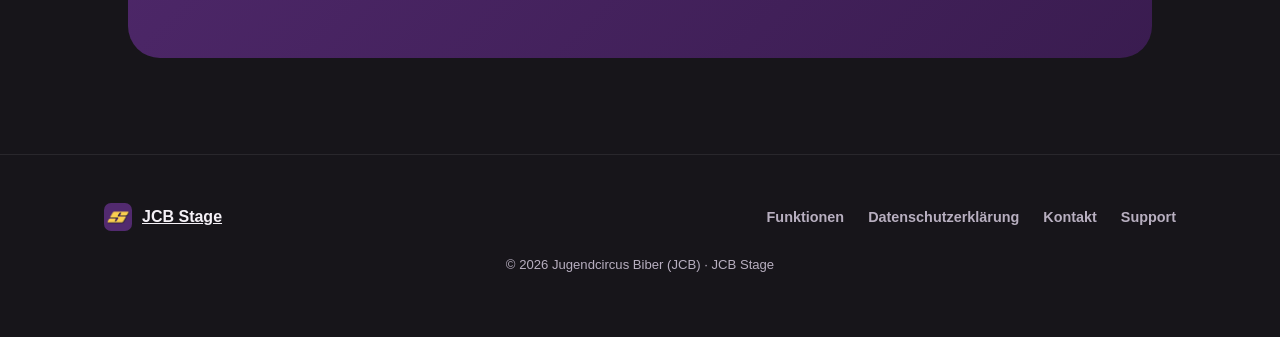
==== commit 437b5317: "Add files via upload" ====
--- a/index.html
+++ b/index.html
@@ -62,6 +62,30 @@
         </div>
       </div>
     </div>
+  </section>
+
+  <!-- ================= SCREENSHOTS ================= -->
+  <section class="screenshots" id="screenshots">
+    <div class="container">
+      <div class="section-head">
+        <span class="eyebrow">So sieht's aus</span>
+        <h2>JCB Stage in Aktion</h2>
+      </div>
+    </div>
+
+    <div class="carousel">
+      <button class="carousel-arrow carousel-prev" aria-label="Vorheriges Bild">&#8249;</button>
+      <div class="carousel-track" id="carouselTrack">
+        <div class="carousel-slide"><img src="assets/screenshots/screenshot-1.webp" alt="Element-Details mit Notizen und Zählzeiten" loading="lazy"></div>
+        <div class="carousel-slide"><img src="assets/screenshots/screenshot-2.webp" alt="Mehrere Nummern verwalten" loading="lazy"></div>
+        <div class="carousel-slide"><img src="assets/screenshots/screenshot-3.webp" alt="Steps per Drag & Drop neu anordnen" loading="lazy"></div>
+        <div class="carousel-slide"><img src="assets/screenshots/screenshot-4.webp" alt="Nummern live mit dem Team teilen" loading="lazy"></div>
+        <div class="carousel-slide"><img src="assets/screenshots/screenshot-5.webp" alt="Musik mit Timecode in der App abspielen" loading="lazy"></div>
+      </div>
+      <button class="carousel-arrow carousel-next" aria-label="Nächstes Bild">&#8250;</button>
+    </div>
+
+    <div class="carousel-dots" id="carouselDots"></div>
   </section>
 
   <!-- ================= FEATURES ================= -->
@@ -183,6 +207,48 @@
     navLinks.classList.remove('open');
     navToggle.setAttribute('aria-expanded', 'false');
   }));
+
+  // Screenshot carousel
+  const track = document.getElementById('carouselTrack');
+  if (track) {
+    const slides = Array.from(track.querySelectorAll('.carousel-slide'));
+    const dotsWrap = document.getElementById('carouselDots');
+
+    slides.forEach((slide, i) => {
+      const dot = document.createElement('button');
+      dot.className = 'carousel-dot' + (i === 0 ? ' active' : '');
+      dot.setAttribute('aria-label', 'Bild ' + (i + 1) + ' von ' + slides.length);
+      dot.addEventListener('click', () => {
+        slide.scrollIntoView({ behavior: 'smooth', inline: 'center', block: 'nearest' });
+      });
+      dotsWrap.appendChild(dot);
+    });
+    const dots = Array.from(dotsWrap.querySelectorAll('.carousel-dot'));
+
+    function updateActiveDot() {
+      const trackCenter = track.getBoundingClientRect().left + track.clientWidth / 2;
+      let closest = 0, closestDist = Infinity;
+      slides.forEach((slide, i) => {
+        const r = slide.getBoundingClientRect();
+        const dist = Math.abs((r.left + r.width / 2) - trackCenter);
+        if (dist < closestDist) { closestDist = dist; closest = i; }
+      });
+      dots.forEach((d, i) => d.classList.toggle('active', i === closest));
+    }
+
+    let scrollTimer;
+    track.addEventListener('scroll', () => {
+      clearTimeout(scrollTimer);
+      scrollTimer = setTimeout(updateActiveDot, 80);
+    });
+
+    document.querySelector('.carousel-prev').addEventListener('click', () => {
+      track.scrollBy({ left: -(slides[0].offsetWidth + 24), behavior: 'smooth' });
+    });
+    document.querySelector('.carousel-next').addEventListener('click', () => {
+      track.scrollBy({ left: slides[0].offsetWidth + 24, behavior: 'smooth' });
+    });
+  }
 </script>
 
 </body>
--- a/style.css
+++ b/style.css
@@ -5,6 +5,8 @@
    ========================================================================== */
 
 :root {
+  color-scheme: dark;
+
   --purple-seduction: #522A6F;
   --testosterose: #DDAAFF;
   --rosarian: #FAEADD;
@@ -12,15 +14,15 @@
   --solarized: #FBCF4F;
   --wet-charcoal: #222023;
 
-  --bg: #FFFFFF;
-  --bg-soft: var(--rosarian);
-  --text: var(--wet-charcoal);
-  --text-muted: #6b6469;
-  --accent: var(--purple-seduction);
-  --accent-contrast: #FFFFFF;
-  --card-bg: #FFFFFF;
-  --border: rgba(34, 32, 35, 0.08);
-  --shadow: 0 20px 50px -25px rgba(82, 42, 111, 0.35);
+  --bg: #17151A;
+  --bg-soft: #201C26;
+  --text: #F5F1F7;
+  --text-muted: #B8AFC0;
+  --accent: var(--testosterose);
+  --accent-contrast: #2B1740;
+  --card-bg: #211D28;
+  --border: rgba(255, 255, 255, 0.08);
+  --shadow: 0 20px 50px -25px rgba(0, 0, 0, 0.6);
 
   --radius-sm: 12px;
   --radius-md: 20px;
@@ -29,20 +31,6 @@
   --font: -apple-system, BlinkMacSystemFont, "SF Pro Text", "Segoe UI", Roboto, Helvetica, Arial, sans-serif;
 
   --container: 1120px;
-}
-
-@media (prefers-color-scheme: dark) {
-  :root {
-    --bg: #17151A;
-    --bg-soft: #201C26;
-    --text: #F5F1F7;
-    --text-muted: #B8AFC0;
-    --accent: var(--testosterose);
-    --accent-contrast: #2B1740;
-    --card-bg: #211D28;
-    --border: rgba(255, 255, 255, 0.08);
-    --shadow: 0 20px 50px -25px rgba(0, 0, 0, 0.6);
-  }
 }
 
 * { box-sizing: border-box; }
@@ -165,17 +153,51 @@
 /* ---------------- Hero ---------------- */
 
 .hero {
-  padding: 88px 0 96px;
+  position: relative;
+  padding: 120px 0 104px;
   overflow: hidden;
+  isolation: isolate;
+}
+
+.hero::before,
+.hero::after {
+  content: "";
+  position: absolute;
+  z-index: -1;
+  border-radius: 50%;
+  filter: blur(70px);
+  opacity: 0.28;
+  pointer-events: none;
+}
+
+.hero::before {
+  width: 520px;
+  height: 520px;
+  top: -220px;
+  left: 50%;
+  transform: translateX(-72%);
+  background: radial-gradient(circle, var(--testosterose), transparent 70%);
+}
+
+.hero::after {
+  width: 460px;
+  height: 460px;
+  top: -160px;
+  left: 50%;
+  transform: translateX(28%);
+  background: radial-gradient(circle, var(--harmonious-rose), transparent 70%);
 }
 
 .hero .container {
+  width: 100%;
   display: flex;
   justify-content: center;
 }
 
 .hero-copy {
-  max-width: 640px;
+  width: 100%;
+  max-width: 680px;
+  margin: 0 auto;
   text-align: center;
 }
 
@@ -219,7 +241,7 @@
   font-size: 1.15rem;
   color: var(--text-muted);
   max-width: 46ch;
-  margin: 0 0 32px;
+  margin: 0 auto 32px;
 }
 
 .button-row {
@@ -400,6 +422,100 @@
   color: var(--text-muted);
   font-size: 1.05rem;
   margin: 0;
+}
+
+/* ---------------- Screenshot carousel ---------------- */
+
+.screenshots { padding-bottom: 64px; }
+
+.screenshots .section-head { margin-bottom: 40px; }
+
+.carousel {
+  display: flex;
+  align-items: center;
+  gap: 16px;
+  max-width: var(--container);
+  margin: 0 auto;
+  padding: 0 24px;
+}
+
+.carousel-track {
+  flex: 1;
+  display: flex;
+  gap: 24px;
+  overflow-x: auto;
+  scroll-snap-type: x mandatory;
+  scroll-behavior: smooth;
+  -webkit-overflow-scrolling: touch;
+  padding: 4px 0 12px;
+  scrollbar-width: none;
+}
+
+.carousel-track::-webkit-scrollbar { display: none; }
+
+.carousel-slide {
+  flex: 0 0 auto;
+  width: 240px;
+  scroll-snap-align: center;
+}
+
+.carousel-slide img {
+  width: 100%;
+  display: block;
+  border-radius: var(--radius-md);
+  box-shadow: var(--shadow);
+}
+
+.carousel-arrow {
+  flex: 0 0 auto;
+  width: 44px;
+  height: 44px;
+  border-radius: 50%;
+  background: var(--card-bg);
+  border: 1px solid var(--border);
+  color: var(--text);
+  font-size: 1.5rem;
+  line-height: 1;
+  cursor: pointer;
+  display: flex;
+  align-items: center;
+  justify-content: center;
+  transition: border-color 0.2s ease, color 0.2s ease;
+}
+
+.carousel-arrow:hover {
+  border-color: var(--accent);
+  color: var(--accent);
+}
+
+.carousel-dots {
+  display: flex;
+  justify-content: center;
+  align-items: center;
+  gap: 8px;
+  margin-top: 8px;
+}
+
+.carousel-dot {
+  width: 8px;
+  height: 8px;
+  padding: 0;
+  border: none;
+  border-radius: 999px;
+  background: var(--border);
+  cursor: pointer;
+  transition: all 0.2s ease;
+}
+
+.carousel-dot.active {
+  width: 22px;
+  background: var(--accent);
+}
+
+@media (max-width: 720px) {
+  .carousel { gap: 8px; padding: 0 12px; }
+  .carousel-slide { width: 200px; }
+  .carousel-arrow { width: 36px; height: 36px; font-size: 1.25rem; }
 }
 
 .features {
